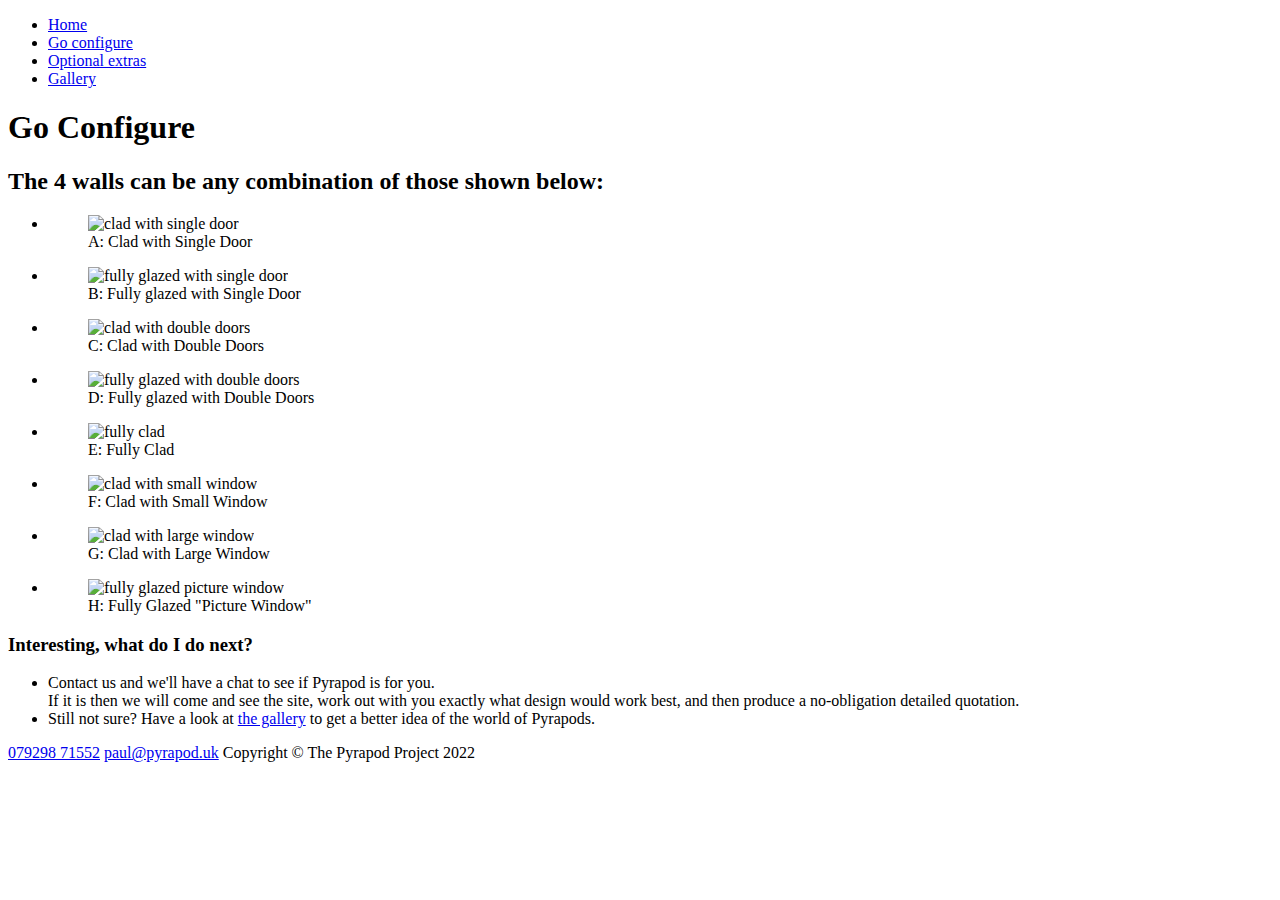
==== go-configure.html @ 86d70cfd "Initial version" ====
<!DOCTYPE html>
<html lang=en>
  <head>
    <title>Pyrapod: Configure your Pyrapod</title>
  </head>
  <body>
    <nav>
      <ul>
        <li><a href=index.html>Home</a>
        <li><a href=go-configure.html>Go configure</a>
        <li><a href=optional-extras.html>Optional extras</a>
        <li><a href=gallery.html>Gallery</a>
      </ul>
    </nav>
    <header>
      <h1><span>Go</span> Configure</h1>
    </header>
    <main>
      <h2>The 4 walls can be any combination of those shown below:</h2>
      <ul>
        <li>
          <figure>
            <img src=configure-clad-with-single-door.jpeg alt="clad with single door">
            <figcaption>A: Clad with Single Door</figcaption>
          </figure>
        </li>
        <li>
          <figure>
            <img src=configure-fully-glazed-with-single-door.jpeg alt="fully glazed with single door">
            <figcaption>B: Fully glazed with Single Door</figcaption>
          </figure>
        </li>
        <li>
          <figure>
            <img src=configure-clad-with-double-doors.jpeg alt="clad with double doors">
            <figcaption>C: Clad with Double Doors</figcaption>
          </figure>
        </li>
        <li>
          <figure>
            <img src=configure-fully-glazed-with-double-doors.jpeg alt="fully glazed with double doors">
            <figcaption>D: Fully glazed with Double Doors</figcaption>
          </figure>
        </li>
        <li>
          <figure>
            <img src=configure-fully-clad.jpeg alt="fully clad">
            <figcaption>E: Fully Clad</figcaption>
          </figure>
        </li>
        <li>
          <figure>
            <img src=configure-clad-with-small-window.jpeg alt="clad with small window">
            <figcaption>F: Clad with Small Window</figcaption>
          </figure>
        </li>
        <li>
          <figure>
            <img src=configure-clad-with-large-window.jpeg alt="clad with large window">
            <figcaption>G: Clad with Large Window</figcaption>
          </figure>
        </li>
        <li>
          <figure>
            <img src=configure-fully-glazed-picture-window.jpeg alt="fully glazed picture window">
            <figcaption>H: Fully Glazed "Picture Window"</figcaption>
          </figure>
        </li>
      </ul>
      <h3>Interesting, what do I do next?</h3>
      <ul>
        <li>
          Contact us and we'll have a chat to see if Pyrapod is for you.<br>
          If it is then we will come and see the site, work out with you
          exactly what design would work best, and then produce a no-obligation
          detailed quotation.
        </li>
        <li>
          Still not sure? Have a look at <a href=gallery.html>the gallery</a>
          to get a better idea of the world of Pyrapods.
        </li>
      </ul>
    </main>
    <footer>
      <a href=tel:+447929871552>079298 71552</a> <a href=mailto:paul@pyrapod.uk>paul@pyrapod.uk</a>
      <span>Copyright &copy; The Pyrapod Project 2022</span>
    </footer>
  </body>
</html>
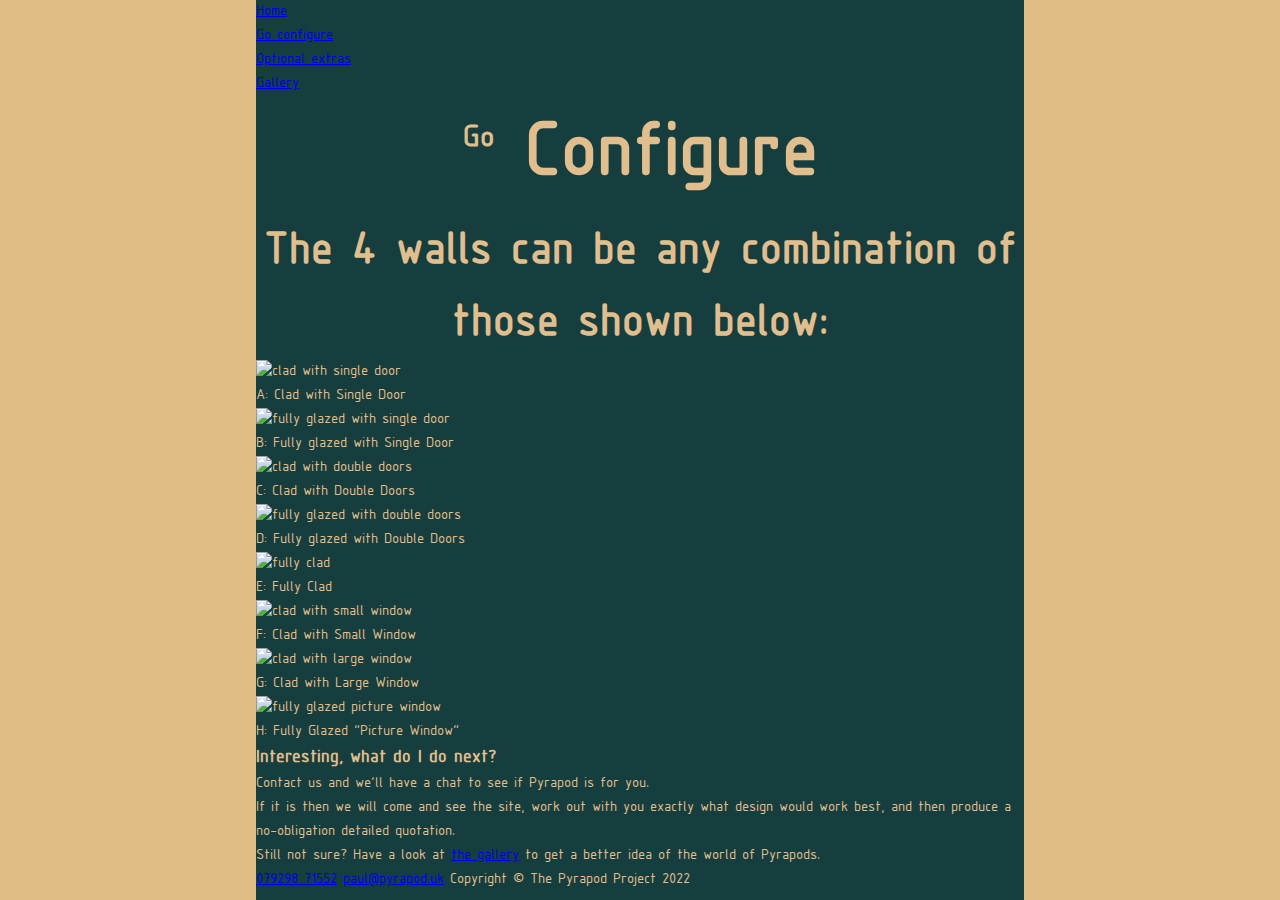
==== commit d76958a5: "Add stylesheets" ====
--- a/go-configure.html
+++ b/go-configure.html
@@ -1,6 +1,9 @@
 <!DOCTYPE html>
 <html lang=en>
   <head>
+    <meta charset=utf-8>
+    <link rel=stylesheet href=reset.css>
+    <link rel=stylesheet href=stylesheet.css>
     <title>Pyrapod: Configure your Pyrapod</title>
   </head>
   <body>
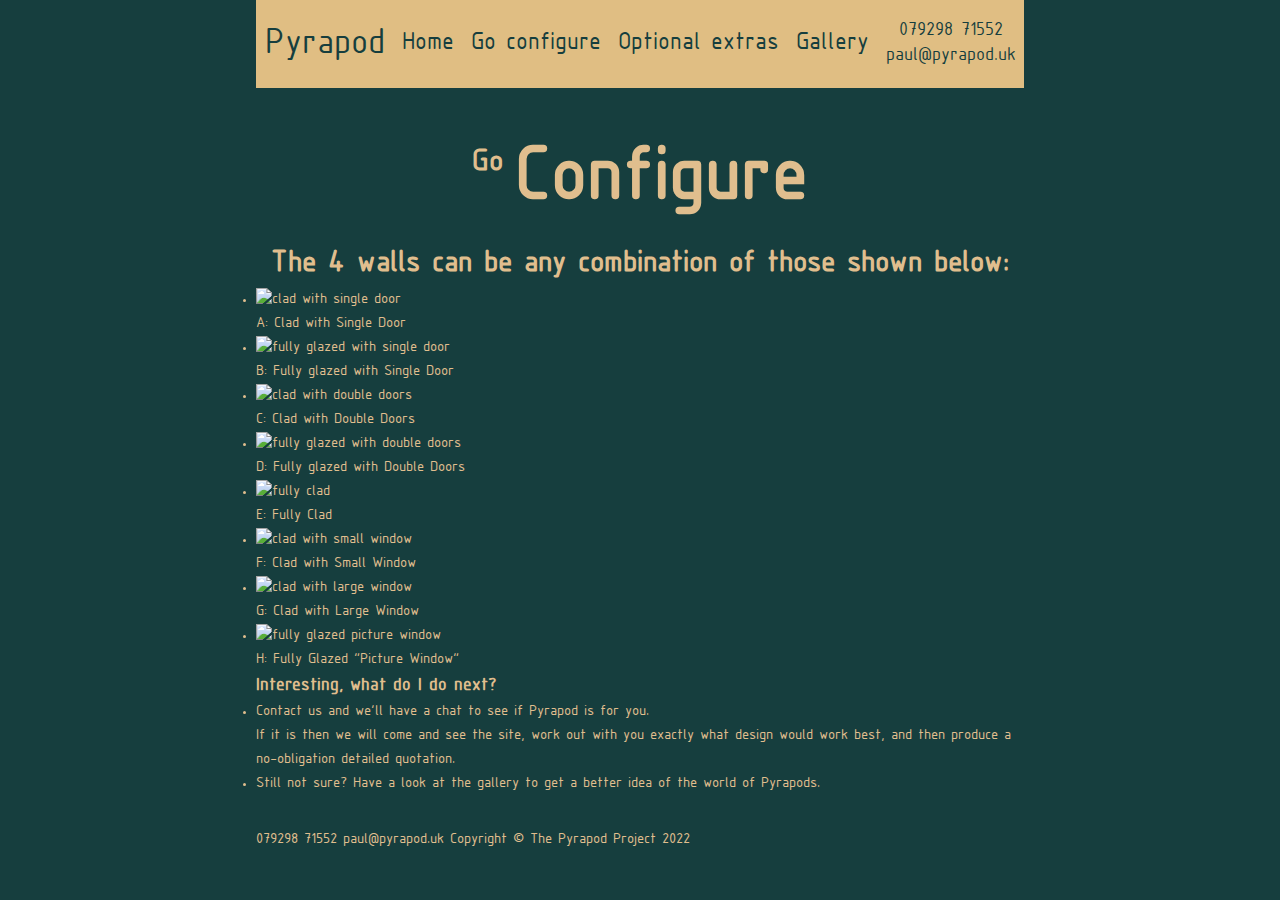
==== commit 1e686c15: "Style nav" ====
--- a/go-configure.html
+++ b/go-configure.html
@@ -9,17 +9,19 @@
   <body>
     <nav>
       <ul>
+        <li>Pyrapod
         <li><a href=index.html>Home</a>
         <li><a href=go-configure.html>Go configure</a>
         <li><a href=optional-extras.html>Optional extras</a>
         <li><a href=gallery.html>Gallery</a>
+        <li><a href=tel:+447929871552>079298 71552</a><br><a href=mailto:paul@pyrapod.uk>paul@pyrapod.uk</a>
       </ul>
     </nav>
-    <header>
-      <h1><span>Go</span> Configure</h1>
-    </header>
     <main>
-      <h2>The 4 walls can be any combination of those shown below:</h2>
+      <header>
+        <h1><span>Go </span>Configure</h1>
+        <h2>The 4 walls can be any combination of those shown below:</h2>
+      </header>
       <ul>
         <li>
           <figure>
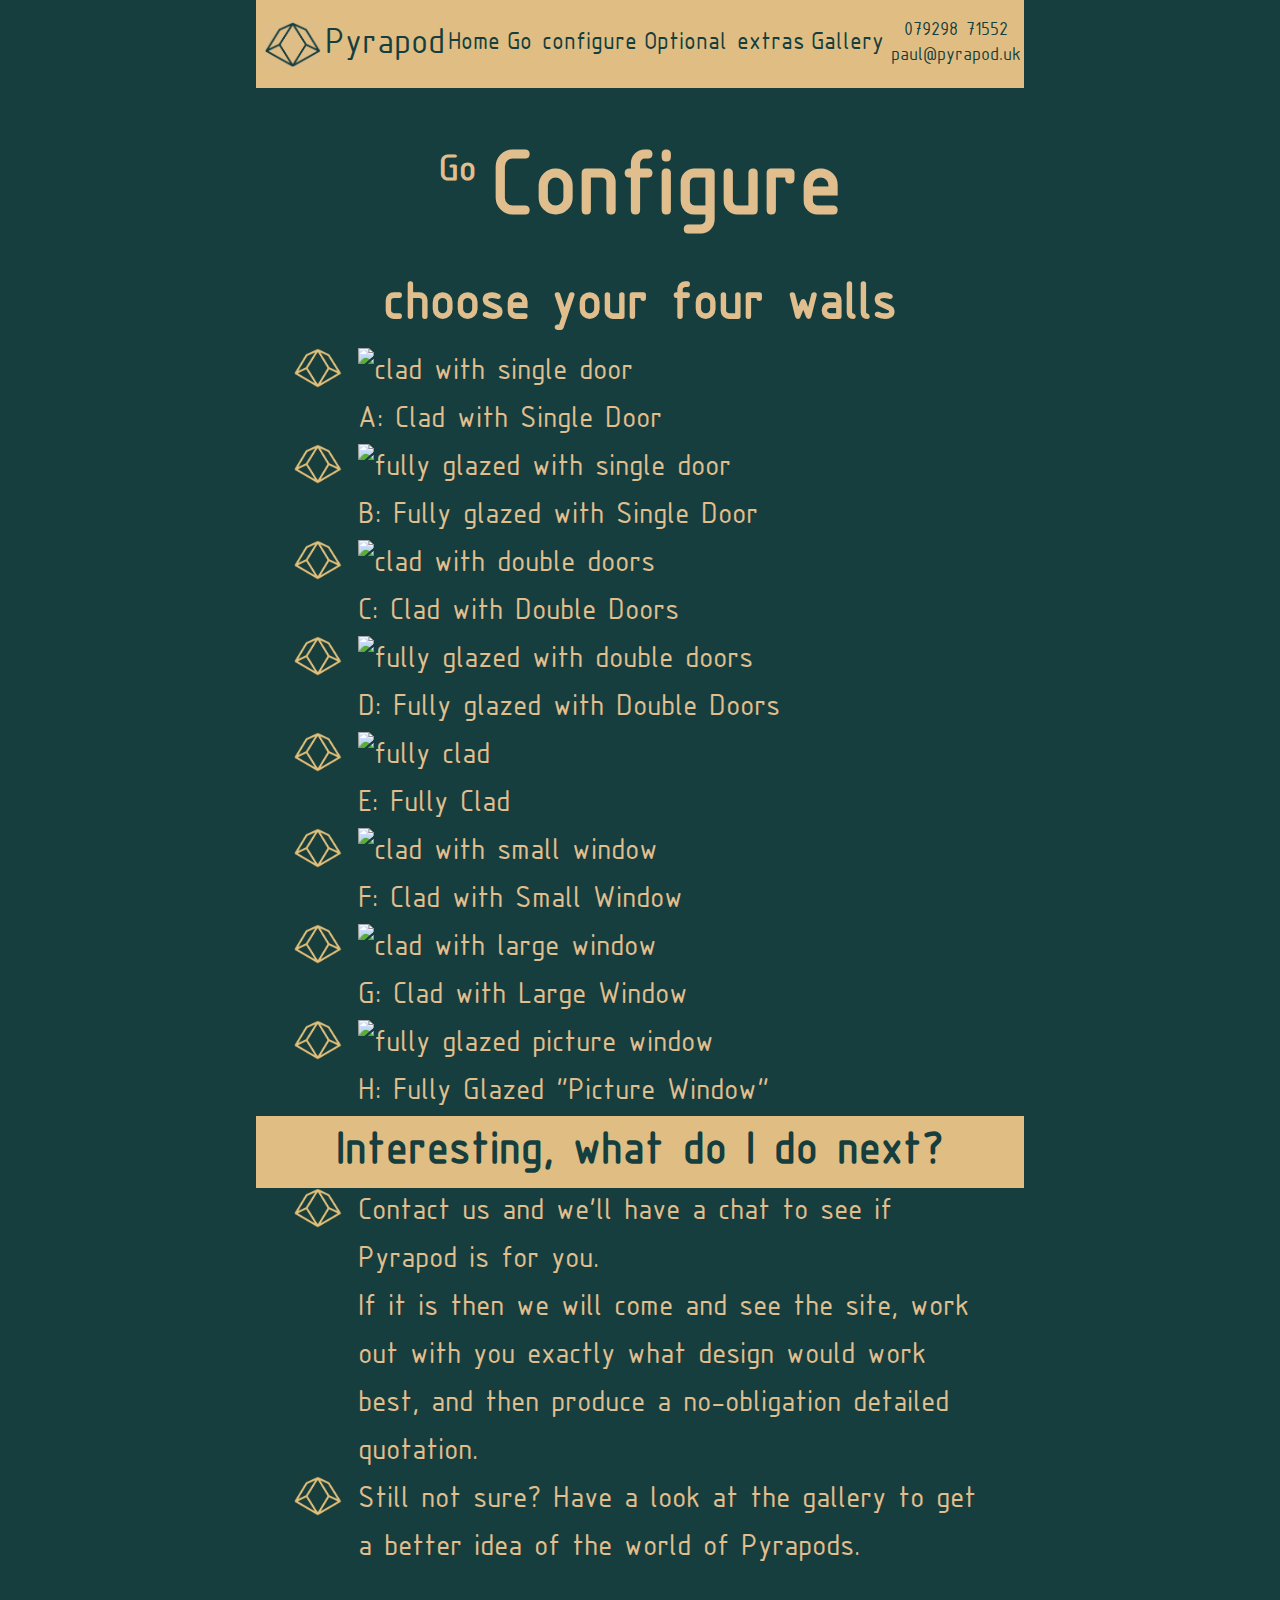
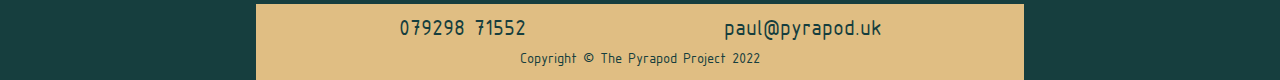
==== commit f1d3927e: "footer, midbars and bullets" ====
--- a/go-configure.html
+++ b/go-configure.html
@@ -20,7 +20,7 @@
     <main>
       <header>
         <h1><span>Go </span>Configure</h1>
-        <h2>The 4 walls can be any combination of those shown below:</h2>
+        <h2>Choose your four walls</h2>
       </header>
       <ul>
         <li>
@@ -88,7 +88,7 @@
     </main>
     <footer>
       <a href=tel:+447929871552>079298 71552</a> <a href=mailto:paul@pyrapod.uk>paul@pyrapod.uk</a>
-      <span>Copyright &copy; The Pyrapod Project 2022</span>
+      <div>Copyright &copy; The Pyrapod Project 2022</div>
     </footer>
   </body>
 </html>
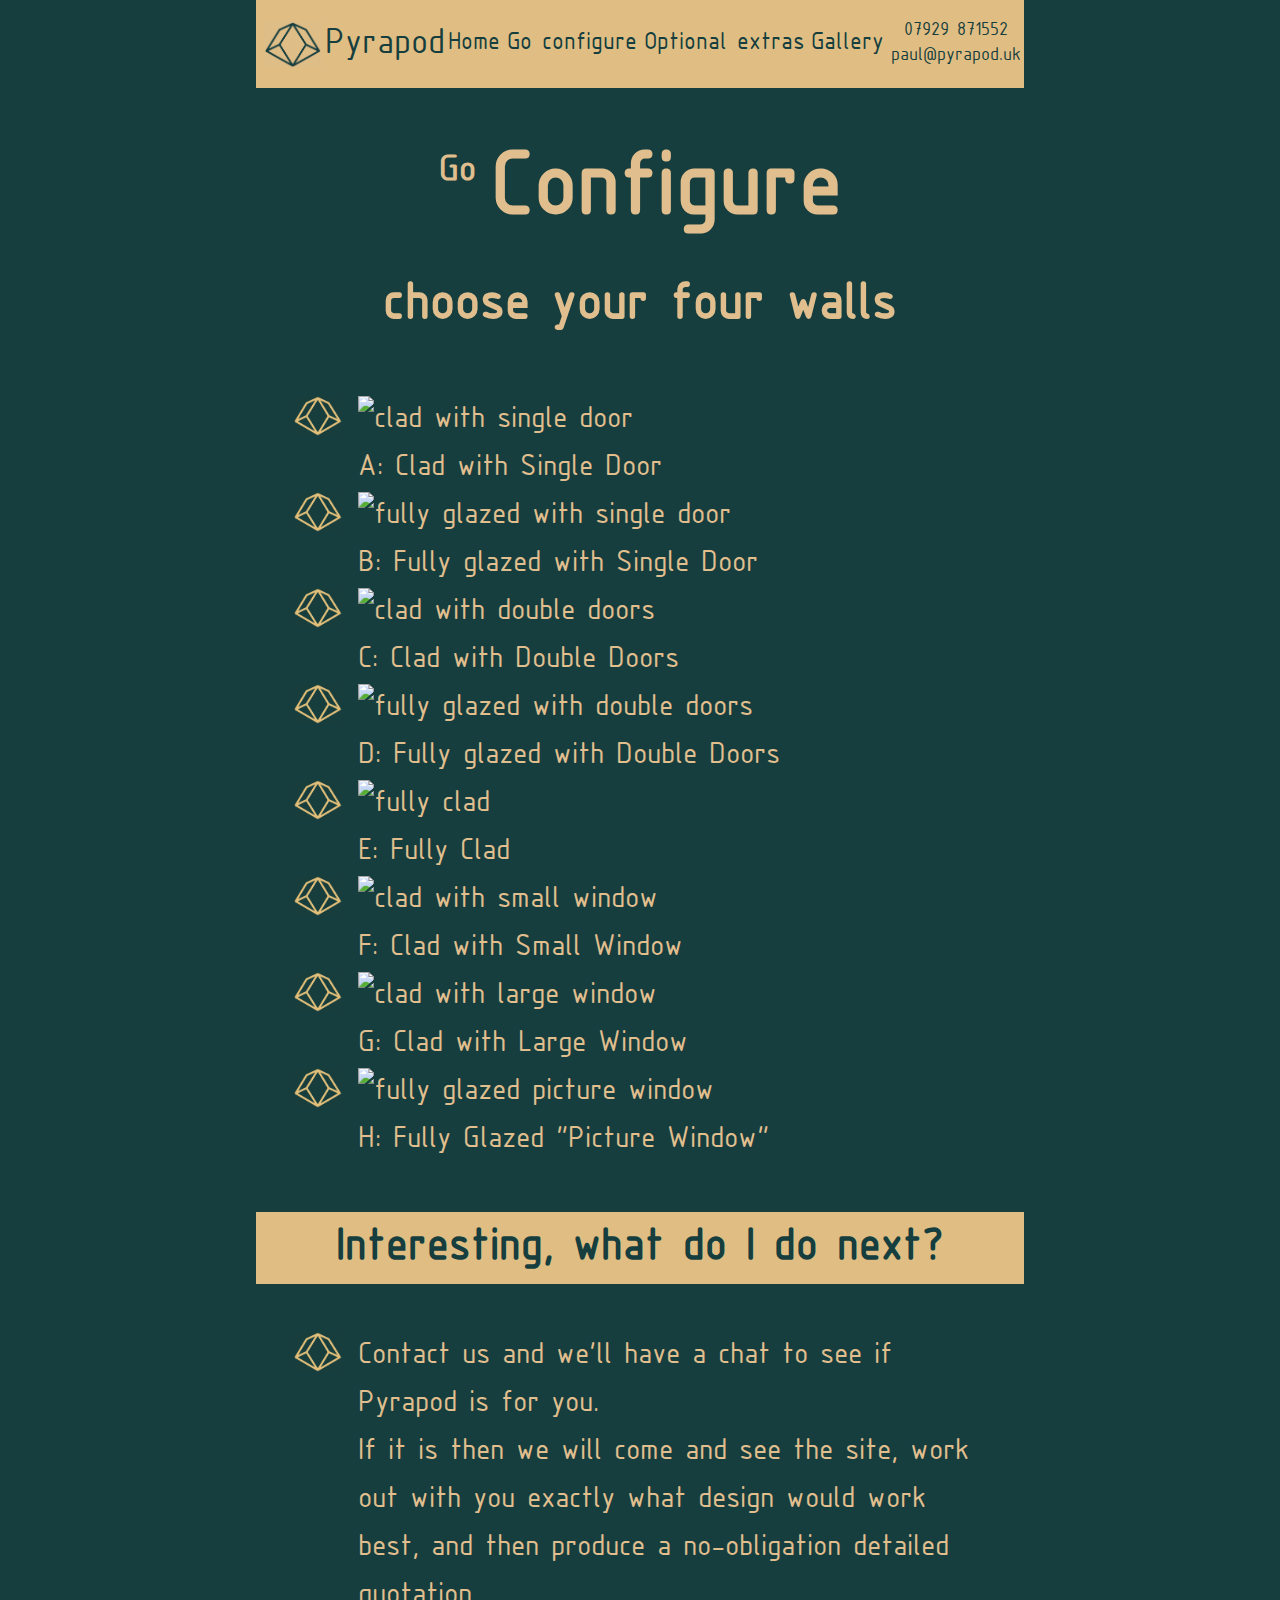
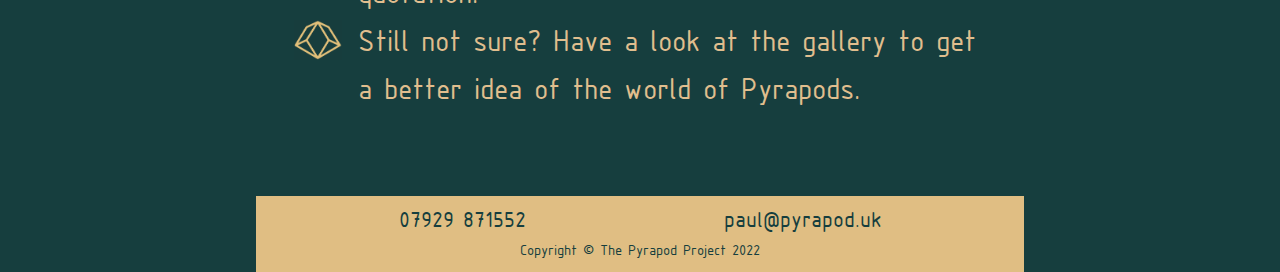
==== commit a1170ddb: "images" ====
--- a/go-configure.html
+++ b/go-configure.html
@@ -14,7 +14,7 @@
         <li><a href=go-configure.html>Go configure</a>
         <li><a href=optional-extras.html>Optional extras</a>
         <li><a href=gallery.html>Gallery</a>
-        <li><a href=tel:+447929871552>079298 71552</a><br><a href=mailto:paul@pyrapod.uk>paul@pyrapod.uk</a>
+        <li><a href=tel:+447929871552>07929 871552</a><br><a href=mailto:paul@pyrapod.uk>paul@pyrapod.uk</a>
       </ul>
     </nav>
     <main>
@@ -87,7 +87,7 @@
       </ul>
     </main>
     <footer>
-      <a href=tel:+447929871552>079298 71552</a> <a href=mailto:paul@pyrapod.uk>paul@pyrapod.uk</a>
+      <a href=tel:+447929871552>07929 871552</a> <a href=mailto:paul@pyrapod.uk>paul@pyrapod.uk</a>
       <div>Copyright &copy; The Pyrapod Project 2022</div>
     </footer>
   </body>
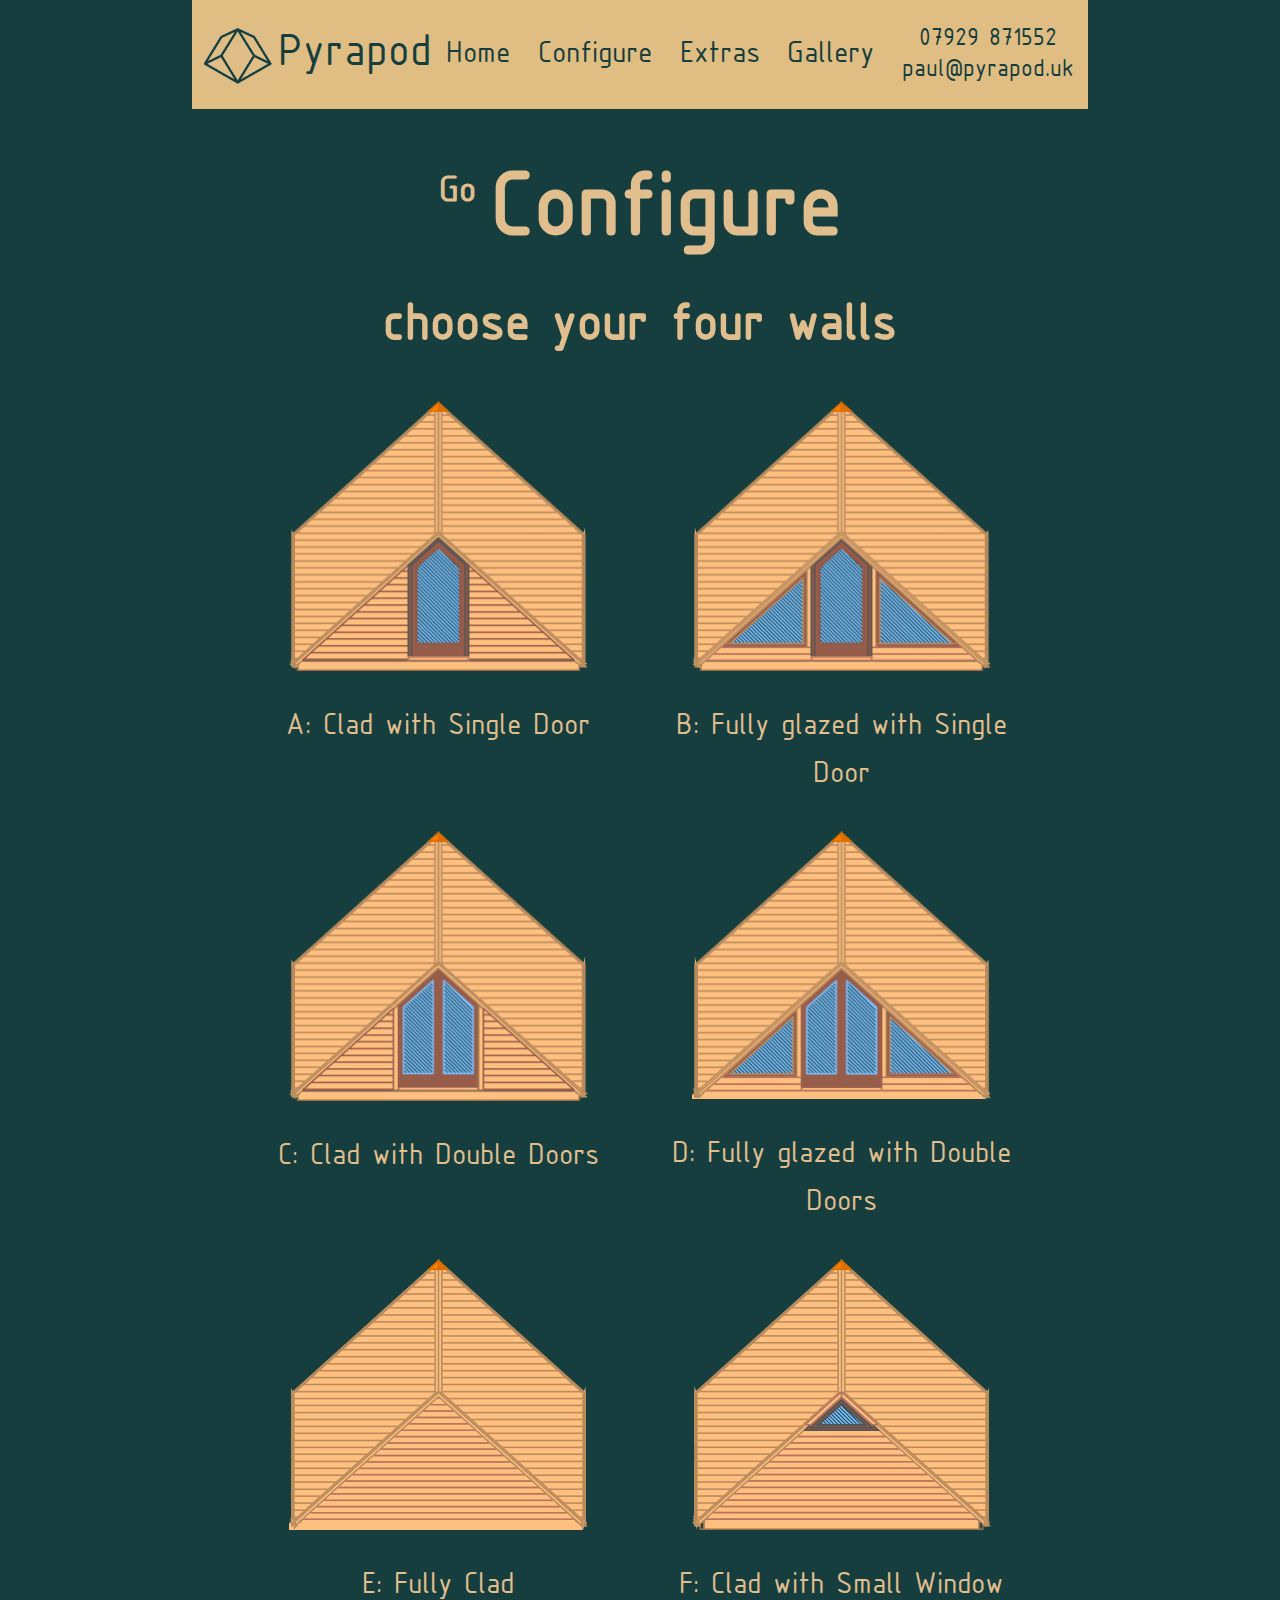
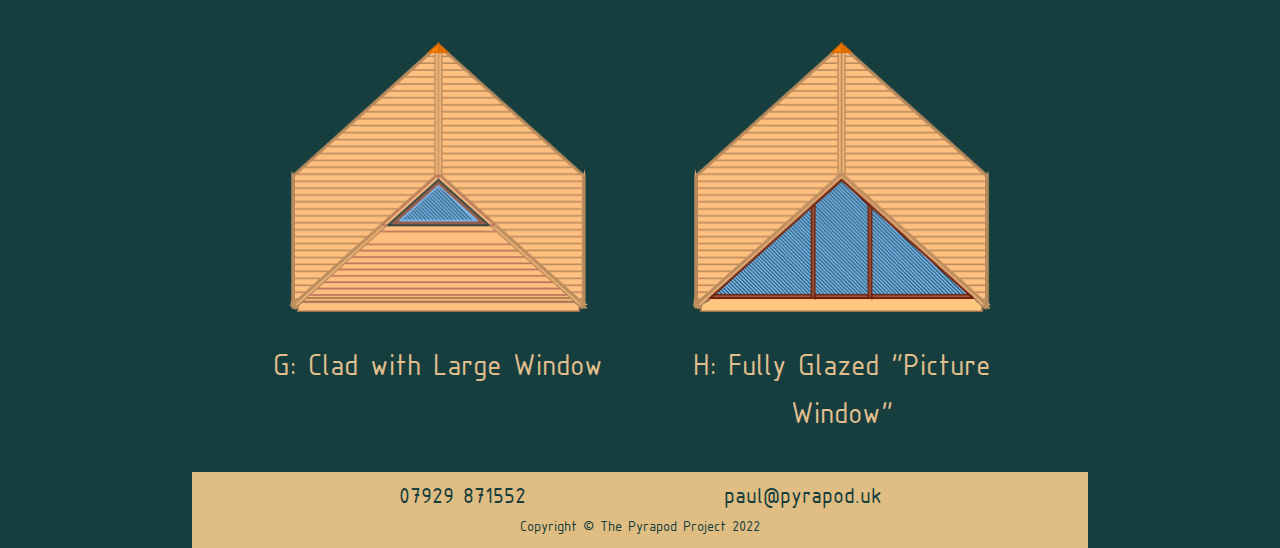
==== commit 27097c6f: "go configure" ====
--- a/go-configure.html
+++ b/go-configure.html
@@ -11,13 +11,13 @@
       <ul>
         <li>Pyrapod
         <li><a href=index.html>Home</a>
-        <li><a href=go-configure.html>Go configure</a>
-        <li><a href=optional-extras.html>Optional extras</a>
+        <li><a href=go-configure.html>Configure</a>
+        <li><a href=optional-extras.html>Extras</a>
         <li><a href=gallery.html>Gallery</a>
         <li><a href=tel:+447929871552>07929 871552</a><br><a href=mailto:paul@pyrapod.uk>paul@pyrapod.uk</a>
       </ul>
     </nav>
-    <main>
+    <main class=configure>
       <header>
         <h1><span>Go </span>Configure</h1>
         <h2>Choose your four walls</h2>
@@ -25,64 +25,51 @@
       <ul>
         <li>
           <figure>
-            <img src=configure-clad-with-single-door.jpeg alt="clad with single door">
+            <img src=configure-a.png alt="clad with single door">
             <figcaption>A: Clad with Single Door</figcaption>
           </figure>
         </li>
         <li>
           <figure>
-            <img src=configure-fully-glazed-with-single-door.jpeg alt="fully glazed with single door">
+            <img src=configure-b.png alt="fully glazed with single door">
             <figcaption>B: Fully glazed with Single Door</figcaption>
           </figure>
         </li>
         <li>
           <figure>
-            <img src=configure-clad-with-double-doors.jpeg alt="clad with double doors">
+            <img src=configure-c.png alt="clad with double doors">
             <figcaption>C: Clad with Double Doors</figcaption>
           </figure>
         </li>
         <li>
           <figure>
-            <img src=configure-fully-glazed-with-double-doors.jpeg alt="fully glazed with double doors">
+            <img src=configure-d.png alt="fully glazed with double doors">
             <figcaption>D: Fully glazed with Double Doors</figcaption>
           </figure>
         </li>
         <li>
           <figure>
-            <img src=configure-fully-clad.jpeg alt="fully clad">
+            <img src=configure-e.png alt="fully clad">
             <figcaption>E: Fully Clad</figcaption>
           </figure>
         </li>
         <li>
           <figure>
-            <img src=configure-clad-with-small-window.jpeg alt="clad with small window">
+            <img src=configure-f.png alt="clad with small window">
             <figcaption>F: Clad with Small Window</figcaption>
           </figure>
         </li>
         <li>
           <figure>
-            <img src=configure-clad-with-large-window.jpeg alt="clad with large window">
+            <img src=configure-g.png alt="clad with large window">
             <figcaption>G: Clad with Large Window</figcaption>
           </figure>
         </li>
         <li>
           <figure>
-            <img src=configure-fully-glazed-picture-window.jpeg alt="fully glazed picture window">
+            <img src=configure-h.png alt="fully glazed picture window">
             <figcaption>H: Fully Glazed "Picture Window"</figcaption>
           </figure>
-        </li>
-      </ul>
-      <h3>Interesting, what do I do next?</h3>
-      <ul>
-        <li>
-          Contact us and we'll have a chat to see if Pyrapod is for you.<br>
-          If it is then we will come and see the site, work out with you
-          exactly what design would work best, and then produce a no-obligation
-          detailed quotation.
-        </li>
-        <li>
-          Still not sure? Have a look at <a href=gallery.html>the gallery</a>
-          to get a better idea of the world of Pyrapods.
         </li>
       </ul>
     </main>
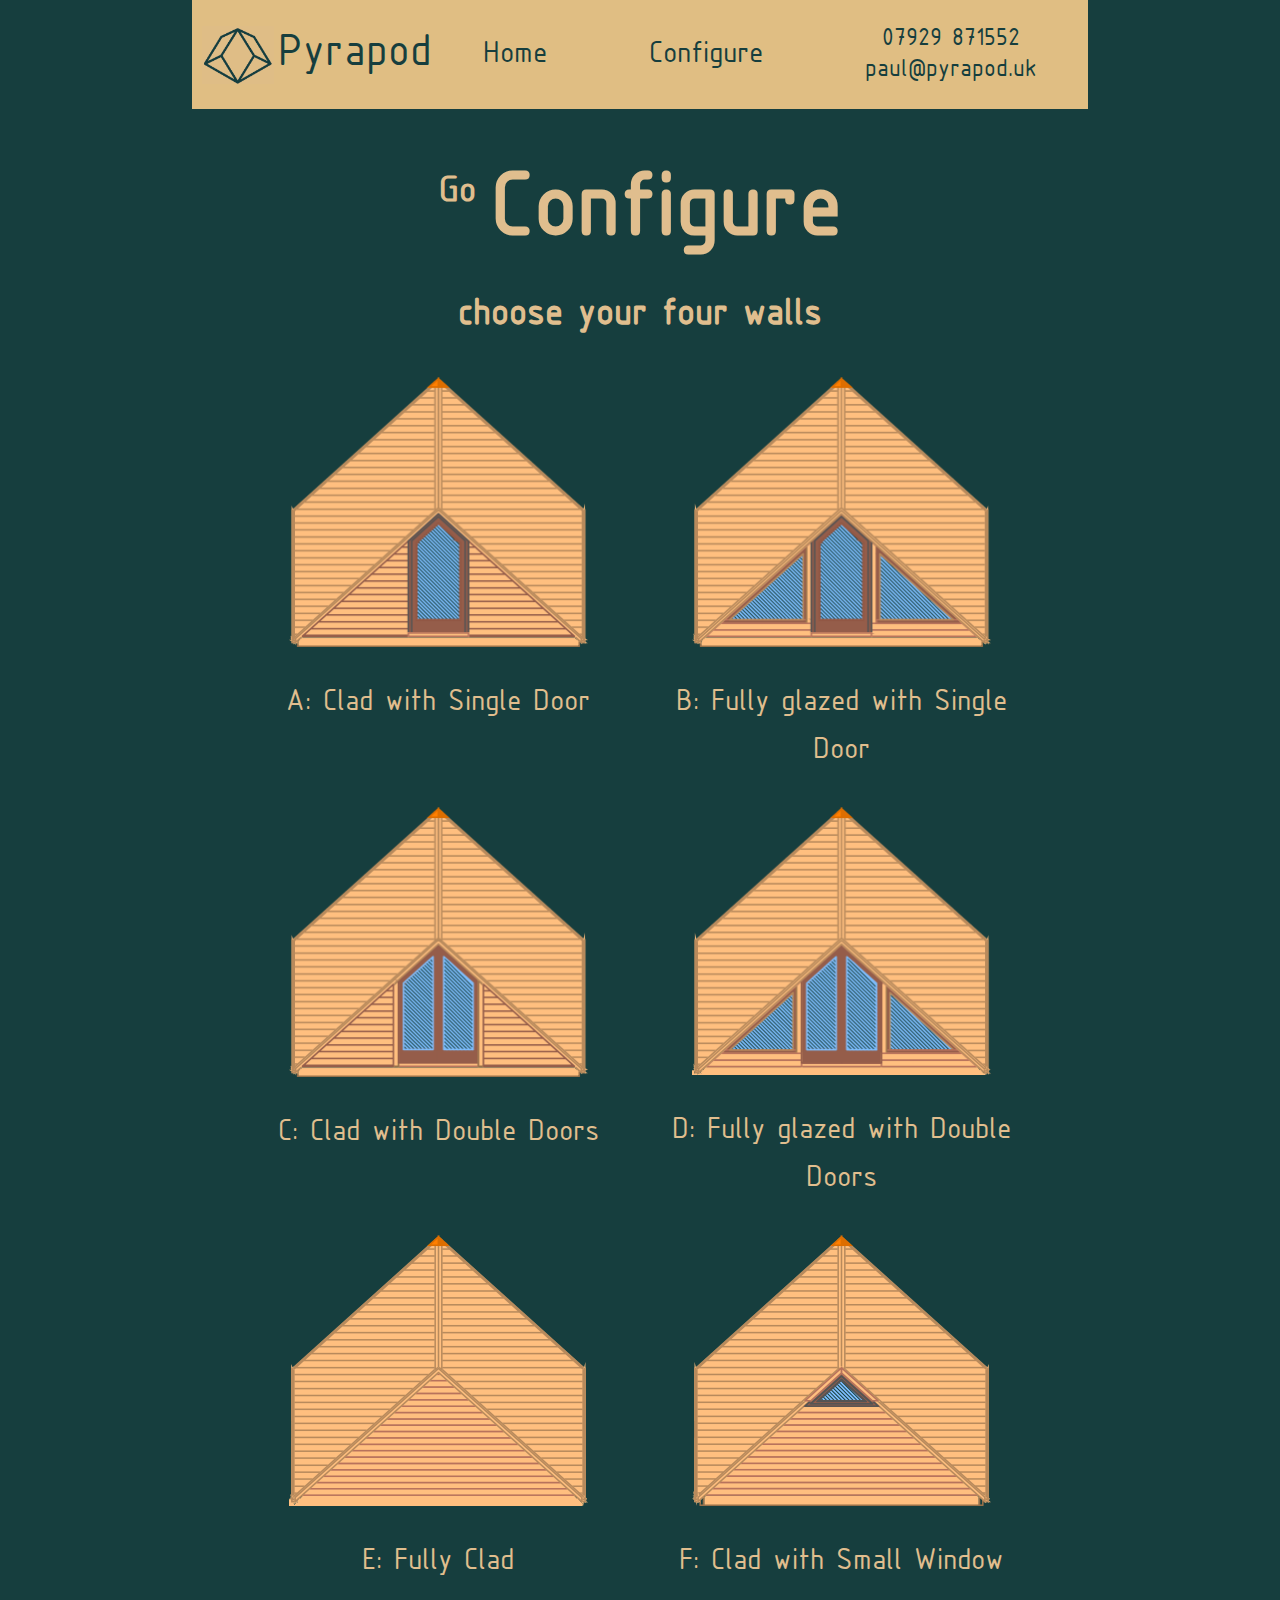
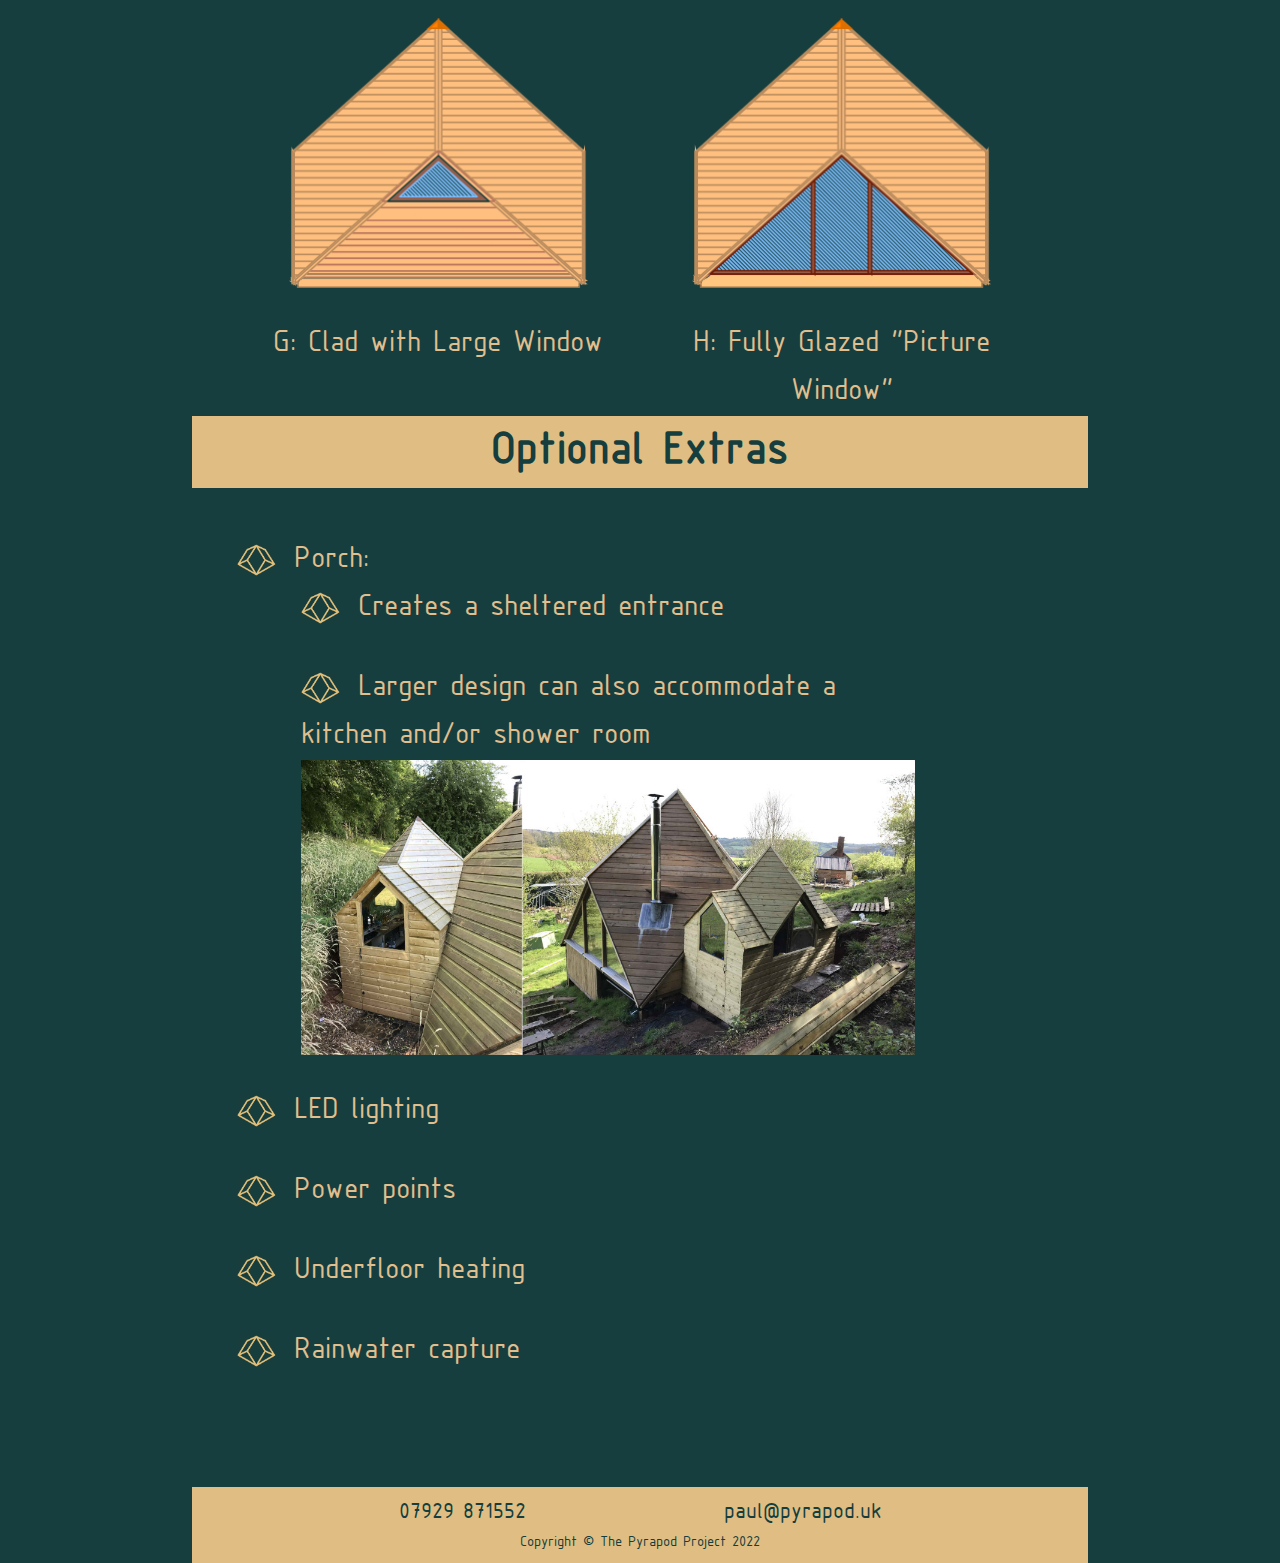
==== commit 4dc163a1: "optional extras" ====
--- a/go-configure.html
+++ b/go-configure.html
@@ -12,17 +12,15 @@
         <li>Pyrapod
         <li><a href=index.html>Home</a>
         <li><a href=go-configure.html>Configure</a>
-        <li><a href=optional-extras.html>Extras</a>
-        <li><a href=gallery.html>Gallery</a>
         <li><a href=tel:+447929871552>07929 871552</a><br><a href=mailto:paul@pyrapod.uk>paul@pyrapod.uk</a>
       </ul>
     </nav>
-    <main class=configure>
+    <main>
       <header>
         <h1><span>Go </span>Configure</h1>
         <h2>Choose your four walls</h2>
       </header>
-      <ul>
+      <ul class=configure>
         <li>
           <figure>
             <img src=configure-a.png alt="clad with single door">
@@ -72,6 +70,25 @@
           </figure>
         </li>
       </ul>
+      <h3>Optional Extras</h3>
+      <div class=list-with-sidebar>
+        <ul>
+          <li>Porch:
+            <div class=list-with-sidebar>
+              <ul>
+                <li>Creates a sheltered entrance</li>
+                <li>Larger design can also accommodate a kitchen and/or shower room
+                  <img alt="" src=porch.jpeg>
+                </li>
+              </ul>
+            </div>
+          </li>
+          <li>LED lighting</li>
+          <li>Power points</li>
+          <li>Underfloor heating</li>
+          <li>Rainwater capture</li>
+        </ul>
+      </div>
     </main>
     <footer>
       <a href=tel:+447929871552>07929 871552</a> <a href=mailto:paul@pyrapod.uk>paul@pyrapod.uk</a>
